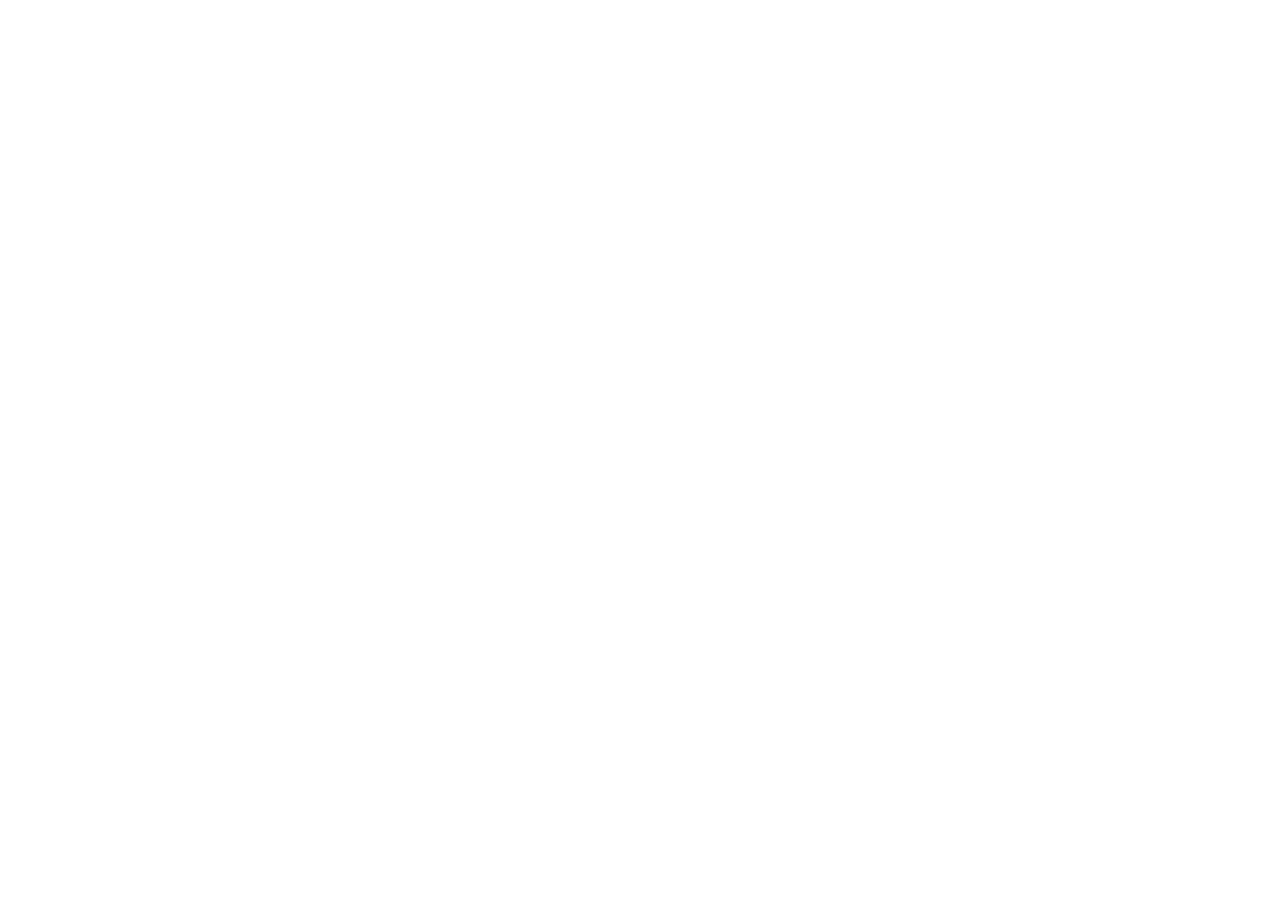
==== index.html @ 326dceeb "项目初始化" ====
<!DOCTYPE html>
<html lang="en">
  <head>
    <meta charset="UTF-8" />
    <meta name="viewport" content="width=device-width, initial-scale=1.0" />
    <title>Document</title>
  </head>
  <body></body>
</html>
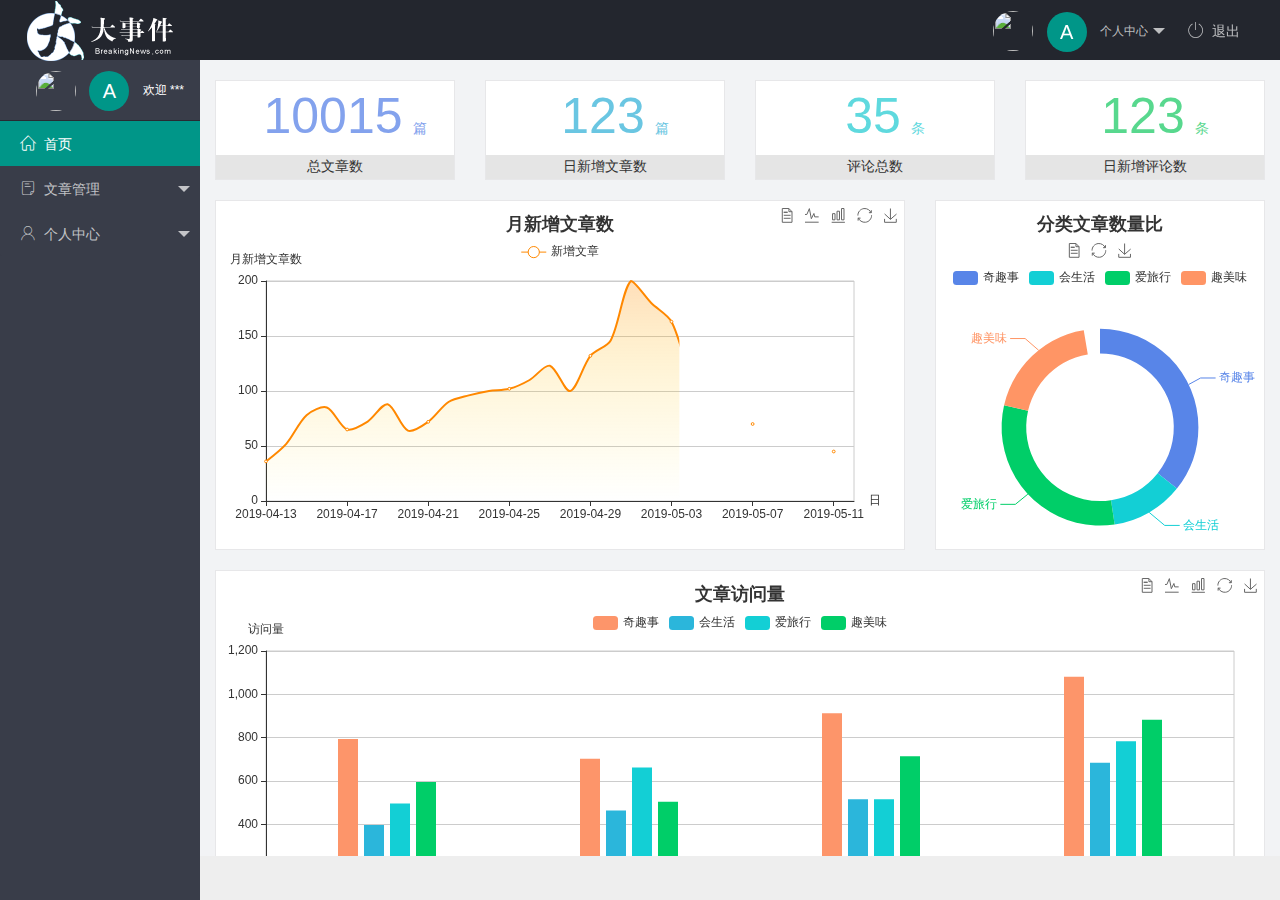
==== commit f5b8f560: "完成了主页开发" ====
--- a/index.html
+++ b/index.html
@@ -3,7 +3,119 @@
   <head>
     <meta charset="UTF-8" />
     <meta name="viewport" content="width=device-width, initial-scale=1.0" />
-    <title>Document</title>
+    <title>后台主页</title>
+    <!-- 导入 layui 的样式表 -->
+    <link rel="stylesheet" href="./assets/lib/layui/css/layui.css" />
+    <!-- 导入第三方图标库 -->
+    <link rel="stylesheet" href="./assets/fonts/iconfont.css" />
+    <!-- 导入自己的样式表 -->
+    <link rel="stylesheet" href="./assets/css/index.css" />
   </head>
-  <body></body>
+  <body class="layui-layout-body">
+    <div class="layui-layout layui-layout-admin">
+      <div class="layui-header">
+        <div class="layui-logo">
+          <img src="./assets/images/logo.png" alt="" />
+        </div>
+        <!-- 头部区域（可配合layui已有的水平导航） -->
+        <ul class="layui-nav layui-layout-right">
+          <li class="layui-nav-item">
+            <a href="javascript:;" class="userinfo">
+              <img src="http://t.cn/RCzsdCq" class="layui-nav-img" />
+              <span class="text-avatar">A</span>
+              个人中心
+            </a>
+            <dl class="layui-nav-child">
+              <dd><a href="">基本资料</a></dd>
+              <dd><a href="">更换头像</a></dd>
+              <dd><a href="">重置密码</a></dd>
+            </dl>
+          </li>
+          <li class="layui-nav-item">
+            <a href="javascript:;" id="btnLogOut"
+              ><span class="iconfont icon-tuichu"></span>退出</a
+            >
+          </li>
+        </ul>
+      </div>
+
+      <div class="layui-side layui-bg-black">
+        <div class="layui-side-scroll">
+          <div class="userinfo">
+            <img src="http://t.cn/RCzsdCq" class="layui-nav-img" />
+            <span class="text-avatar">A</span>
+            <span id="welcome">欢迎 ***</span>
+          </div>
+          <!-- 左侧导航区域（可配合layui已有的垂直导航） -->
+          <ul class="layui-nav layui-nav-tree" lay-shrink="all">
+            <li class="layui-nav-item layui-this">
+              <a href="/home/dashboard.html" target="fm"
+                ><span class="iconfont icon-home"></span>首页</a
+              >
+            </li>
+            <li class="layui-nav-item">
+              <a class="" href="javascript:;"
+                ><span class="iconfont icon-16"></span>文章管理</a
+              >
+              <dl class="layui-nav-child">
+                <dd>
+                  <a href="javascript:;"
+                    ><i class="layui-icon layui-icon-app"></i>文章类别</a
+                  >
+                </dd>
+                <dd>
+                  <a href="javascript:;"
+                    ><i class="layui-icon layui-icon-app"></i>文章列表</a
+                  >
+                </dd>
+                <dd>
+                  <a href="javascript:;"
+                    ><i class="layui-icon layui-icon-app"></i>发布文章</a
+                  >
+                </dd>
+              </dl>
+            </li>
+            <li class="layui-nav-item">
+              <a href="javascript:;"
+                ><span class="iconfont icon-user"></span>个人中心</a
+              >
+              <dl class="layui-nav-child">
+                <dd>
+                  <a href="javascript:;"
+                    ><i class="layui-icon layui-icon-app"></i>基本资料</a
+                  >
+                </dd>
+                <dd>
+                  <a href="javascript:;"
+                    ><i class="layui-icon layui-icon-app"></i>更换头像</a
+                  >
+                </dd>
+                <dd>
+                  <a href="javascript:;"
+                    ><i class="layui-icon layui-icon-app"></i>重置密码</a
+                  >
+                </dd>
+              </dl>
+            </li>
+          </ul>
+        </div>
+      </div>
+
+      <div class="layui-body">
+        <!-- 内容主体区域 -->
+        <iframe name="fm" src="./home/dashboard.html" frameborder="0"></iframe>
+      </div>
+
+      <div class="layui-footer">
+        <!-- 底部固定区域 -->
+      </div>
+    </div>
+
+    <!-- 导入 layui 的JS文件 -->
+
+    <script src="./assets/lib/layui/layui.all.js"></script>
+    <script src="./assets/lib/jquery.js"></script>
+    <script src="./assets/js/baseAPI.js"></script>
+    <script src="./assets/js/index.js"></script>
+  </body>
 </html>
--- a/assets/lib/layui/css/layui.css
+++ b/assets/lib/layui/css/layui.css
@@ -0,0 +1,2 @@
+/** layui-v2.5.5 MIT License By https://www.layui.com */
+ .layui-inline,img{display:inline-block;vertical-align:middle}h1,h2,h3,h4,h5,h6{font-weight:400}.layui-edge,.layui-header,.layui-inline,.layui-main{position:relative}.layui-body,.layui-edge,.layui-elip{overflow:hidden}.layui-btn,.layui-edge,.layui-inline,img{vertical-align:middle}.layui-btn,.layui-disabled,.layui-icon,.layui-unselect{-moz-user-select:none;-webkit-user-select:none;-ms-user-select:none}.layui-elip,.layui-form-checkbox span,.layui-form-pane .layui-form-label{text-overflow:ellipsis;white-space:nowrap}.layui-breadcrumb,.layui-tree-btnGroup{visibility:hidden}blockquote,body,button,dd,div,dl,dt,form,h1,h2,h3,h4,h5,h6,input,li,ol,p,pre,td,textarea,th,ul{margin:0;padding:0;-webkit-tap-highlight-color:rgba(0,0,0,0)}a:active,a:hover{outline:0}img{border:none}li{list-style:none}table{border-collapse:collapse;border-spacing:0}h4,h5,h6{font-size:100%}button,input,optgroup,option,select,textarea{font-family:inherit;font-size:inherit;font-style:inherit;font-weight:inherit;outline:0}pre{white-space:pre-wrap;white-space:-moz-pre-wrap;white-space:-pre-wrap;white-space:-o-pre-wrap;word-wrap:break-word}body{line-height:24px;font:14px Helvetica Neue,Helvetica,PingFang SC,Tahoma,Arial,sans-serif}hr{height:1px;margin:10px 0;border:0;clear:both}a{color:#333;text-decoration:none}a:hover{color:#777}a cite{font-style:normal;*cursor:pointer}.layui-border-box,.layui-border-box *{box-sizing:border-box}.layui-box,.layui-box *{box-sizing:content-box}.layui-clear{clear:both;*zoom:1}.layui-clear:after{content:'\20';clear:both;*zoom:1;display:block;height:0}.layui-inline{*display:inline;*zoom:1}.layui-edge{display:inline-block;width:0;height:0;border-width:6px;border-style:dashed;border-color:transparent}.layui-edge-top{top:-4px;border-bottom-color:#999;border-bottom-style:solid}.layui-edge-right{border-left-color:#999;border-left-style:solid}.layui-edge-bottom{top:2px;border-top-color:#999;border-top-style:solid}.layui-edge-left{border-right-color:#999;border-right-style:solid}.layui-disabled,.layui-disabled:hover{color:#d2d2d2!important;cursor:not-allowed!important}.layui-circle{border-radius:100%}.layui-show{display:block!important}.layui-hide{display:none!important}@font-face{font-family:layui-icon;src:url(../font/iconfont.eot?v=250);src:url(../font/iconfont.eot?v=250#iefix) format('embedded-opentype'),url(../font/iconfont.woff2?v=250) format('woff2'),url(../font/iconfont.woff?v=250) format('woff'),url(../font/iconfont.ttf?v=250) format('truetype'),url(../font/iconfont.svg?v=250#layui-icon) format('svg')}.layui-icon{font-family:layui-icon!important;font-size:16px;font-style:normal;-webkit-font-smoothing:antialiased;-moz-osx-font-smoothing:grayscale}.layui-icon-reply-fill:before{content:"\e611"}.layui-icon-set-fill:before{content:"\e614"}.layui-icon-menu-fill:before{content:"\e60f"}.layui-icon-search:before{content:"\e615"}.layui-icon-share:before{content:"\e641"}.layui-icon-set-sm:before{content:"\e620"}.layui-icon-engine:before{content:"\e628"}.layui-icon-close:before{content:"\1006"}.layui-icon-close-fill:before{content:"\1007"}.layui-icon-chart-screen:before{content:"\e629"}.layui-icon-star:before{content:"\e600"}.layui-icon-circle-dot:before{content:"\e617"}.layui-icon-chat:before{content:"\e606"}.layui-icon-release:before{content:"\e609"}.layui-icon-list:before{content:"\e60a"}.layui-icon-chart:before{content:"\e62c"}.layui-icon-ok-circle:before{content:"\1005"}.layui-icon-layim-theme:before{content:"\e61b"}.layui-icon-table:before{content:"\e62d"}.layui-icon-right:before{content:"\e602"}.layui-icon-left:before{content:"\e603"}.layui-icon-cart-simple:before{content:"\e698"}.layui-icon-face-cry:before{content:"\e69c"}.layui-icon-face-smile:before{content:"\e6af"}.layui-icon-survey:before{content:"\e6b2"}.layui-icon-tree:before{content:"\e62e"}.layui-icon-upload-circle:before{content:"\e62f"}.layui-icon-add-circle:before{content:"\e61f"}.layui-icon-download-circle:before{content:"\e601"}.layui-icon-templeate-1:before{content:"\e630"}.layui-icon-util:before{content:"\e631"}.layui-icon-face-surprised:before{content:"\e664"}.layui-icon-edit:before{content:"\e642"}.layui-icon-speaker:before{content:"\e645"}.layui-icon-down:before{content:"\e61a"}.layui-icon-file:before{content:"\e621"}.layui-icon-layouts:before{content:"\e632"}.layui-icon-rate-half:before{content:"\e6c9"}.layui-icon-add-circle-fine:before{content:"\e608"}.layui-icon-prev-circle:before{content:"\e633"}.layui-icon-read:before{content:"\e705"}.layui-icon-404:before{content:"\e61c"}.layui-icon-carousel:before{content:"\e634"}.layui-icon-help:before{content:"\e607"}.layui-icon-code-circle:before{content:"\e635"}.layui-icon-water:before{content:"\e636"}.layui-icon-username:before{content:"\e66f"}.layui-icon-find-fill:before{content:"\e670"}.layui-icon-about:before{content:"\e60b"}.layui-icon-location:before{content:"\e715"}.layui-icon-up:before{content:"\e619"}.layui-icon-pause:before{content:"\e651"}.layui-icon-date:before{content:"\e637"}.layui-icon-layim-uploadfile:before{content:"\e61d"}.layui-icon-delete:before{content:"\e640"}.layui-icon-play:before{content:"\e652"}.layui-icon-top:before{content:"\e604"}.layui-icon-friends:before{content:"\e612"}.layui-icon-refresh-3:before{content:"\e9aa"}.layui-icon-ok:before{content:"\e605"}.layui-icon-layer:before{content:"\e638"}.layui-icon-face-smile-fine:before{content:"\e60c"}.layui-icon-dollar:before{content:"\e659"}.layui-icon-group:before{content:"\e613"}.layui-icon-layim-download:before{content:"\e61e"}.layui-icon-picture-fine:before{content:"\e60d"}.layui-icon-link:before{content:"\e64c"}.layui-icon-diamond:before{content:"\e735"}.layui-icon-log:before{content:"\e60e"}.layui-icon-rate-solid:before{content:"\e67a"}.layui-icon-fonts-del:before{content:"\e64f"}.layui-icon-unlink:before{content:"\e64d"}.layui-icon-fonts-clear:before{content:"\e639"}.layui-icon-triangle-r:before{content:"\e623"}.layui-icon-circle:before{content:"\e63f"}.layui-icon-radio:before{content:"\e643"}.layui-icon-align-center:before{content:"\e647"}.layui-icon-align-right:before{content:"\e648"}.layui-icon-align-left:before{content:"\e649"}.layui-icon-loading-1:before{content:"\e63e"}.layui-icon-return:before{content:"\e65c"}.layui-icon-fonts-strong:before{content:"\e62b"}.layui-icon-upload:before{content:"\e67c"}.layui-icon-dialogue:before{content:"\e63a"}.layui-icon-video:before{content:"\e6ed"}.layui-icon-headset:before{content:"\e6fc"}.layui-icon-cellphone-fine:before{content:"\e63b"}.layui-icon-add-1:before{content:"\e654"}.layui-icon-face-smile-b:before{content:"\e650"}.layui-icon-fonts-html:before{content:"\e64b"}.layui-icon-form:before{content:"\e63c"}.layui-icon-cart:before{content:"\e657"}.layui-icon-camera-fill:before{content:"\e65d"}.layui-icon-tabs:before{content:"\e62a"}.layui-icon-fonts-code:before{content:"\e64e"}.layui-icon-fire:before{content:"\e756"}.layui-icon-set:before{content:"\e716"}.layui-icon-fonts-u:before{content:"\e646"}.layui-icon-triangle-d:before{content:"\e625"}.layui-icon-tips:before{content:"\e702"}.layui-icon-picture:before{content:"\e64a"}.layui-icon-more-vertical:before{content:"\e671"}.layui-icon-flag:before{content:"\e66c"}.layui-icon-loading:before{content:"\e63d"}.layui-icon-fonts-i:before{content:"\e644"}.layui-icon-refresh-1:before{content:"\e666"}.layui-icon-rmb:before{content:"\e65e"}.layui-icon-home:before{content:"\e68e"}.layui-icon-user:before{content:"\e770"}.layui-icon-notice:before{content:"\e667"}.layui-icon-login-weibo:before{content:"\e675"}.layui-icon-voice:before{content:"\e688"}.layui-icon-upload-drag:before{content:"\e681"}.layui-icon-login-qq:before{content:"\e676"}.layui-icon-snowflake:before{content:"\e6b1"}.layui-icon-file-b:before{content:"\e655"}.layui-icon-template:before{content:"\e663"}.layui-icon-auz:before{content:"\e672"}.layui-icon-console:before{content:"\e665"}.layui-icon-app:before{content:"\e653"}.layui-icon-prev:before{content:"\e65a"}.layui-icon-website:before{content:"\e7ae"}.layui-icon-next:before{content:"\e65b"}.layui-icon-component:before{content:"\e857"}.layui-icon-more:before{content:"\e65f"}.layui-icon-login-wechat:before{content:"\e677"}.layui-icon-shrink-right:before{content:"\e668"}.layui-icon-spread-left:before{content:"\e66b"}.layui-icon-camera:before{content:"\e660"}.layui-icon-note:before{content:"\e66e"}.layui-icon-refresh:before{content:"\e669"}.layui-icon-female:before{content:"\e661"}.layui-icon-male:before{content:"\e662"}.layui-icon-password:before{content:"\e673"}.layui-icon-senior:before{content:"\e674"}.layui-icon-theme:before{content:"\e66a"}.layui-icon-tread:before{content:"\e6c5"}.layui-icon-praise:before{content:"\e6c6"}.layui-icon-star-fill:before{content:"\e658"}.layui-icon-rate:before{content:"\e67b"}.layui-icon-template-1:before{content:"\e656"}.layui-icon-vercode:before{content:"\e679"}.layui-icon-cellphone:before{content:"\e678"}.layui-icon-screen-full:before{content:"\e622"}.layui-icon-screen-restore:before{content:"\e758"}.layui-icon-cols:before{content:"\e610"}.layui-icon-export:before{content:"\e67d"}.layui-icon-print:before{content:"\e66d"}.layui-icon-slider:before{content:"\e714"}.layui-icon-addition:before{content:"\e624"}.layui-icon-subtraction:before{content:"\e67e"}.layui-icon-service:before{content:"\e626"}.layui-icon-transfer:before{content:"\e691"}.layui-main{width:1140px;margin:0 auto}.layui-header{z-index:1000;height:60px}.layui-header a:hover{transition:all .5s;-webkit-transition:all .5s}.layui-side{position:fixed;left:0;top:0;bottom:0;z-index:999;width:200px;overflow-x:hidden}.layui-side-scroll{position:relative;width:220px;height:100%;overflow-x:hidden}.layui-body{position:absolute;left:200px;right:0;top:0;bottom:0;z-index:998;width:auto;overflow-y:auto;box-sizing:border-box}.layui-layout-body{overflow:hidden}.layui-layout-admin .layui-header{background-color:#23262E}.layui-layout-admin .layui-side{top:60px;width:200px;overflow-x:hidden}.layui-layout-admin .layui-body{position:fixed;top:60px;bottom:44px}.layui-layout-admin .layui-main{width:auto;margin:0 15px}.layui-layout-admin .layui-footer{position:fixed;left:200px;right:0;bottom:0;height:44px;line-height:44px;padding:0 15px;background-color:#eee}.layui-layout-admin .layui-logo{position:absolute;left:0;top:0;width:200px;height:100%;line-height:60px;text-align:center;color:#009688;font-size:16px}.layui-layout-admin .layui-header .layui-nav{background:0 0}.layui-layout-left{position:absolute!important;left:200px;top:0}.layui-layout-right{position:absolute!important;right:0;top:0}.layui-container{position:relative;margin:0 auto;padding:0 15px;box-sizing:border-box}.layui-fluid{position:relative;margin:0 auto;padding:0 15px}.layui-row:after,.layui-row:before{content:'';display:block;clear:both}.layui-col-lg1,.layui-col-lg10,.layui-col-lg11,.layui-col-lg12,.layui-col-lg2,.layui-col-lg3,.layui-col-lg4,.layui-col-lg5,.layui-col-lg6,.layui-col-lg7,.layui-col-lg8,.layui-col-lg9,.layui-col-md1,.layui-col-md10,.layui-col-md11,.layui-col-md12,.layui-col-md2,.layui-col-md3,.layui-col-md4,.layui-col-md5,.layui-col-md6,.layui-col-md7,.layui-col-md8,.layui-col-md9,.layui-col-sm1,.layui-col-sm10,.layui-col-sm11,.layui-col-sm12,.layui-col-sm2,.layui-col-sm3,.layui-col-sm4,.layui-col-sm5,.layui-col-sm6,.layui-col-sm7,.layui-col-sm8,.layui-col-sm9,.layui-col-xs1,.layui-col-xs10,.layui-col-xs11,.layui-col-xs12,.layui-col-xs2,.layui-col-xs3,.layui-col-xs4,.layui-col-xs5,.layui-col-xs6,.layui-col-xs7,.layui-col-xs8,.layui-col-xs9{position:relative;display:block;box-sizing:border-box}.layui-col-xs1,.layui-col-xs10,.layui-col-xs11,.layui-col-xs12,.layui-col-xs2,.layui-col-xs3,.layui-col-xs4,.layui-col-xs5,.layui-col-xs6,.layui-col-xs7,.layui-col-xs8,.layui-col-xs9{float:left}.layui-col-xs1{width:8.33333333%}.layui-col-xs2{width:16.66666667%}.layui-col-xs3{width:25%}.layui-col-xs4{width:33.33333333%}.layui-col-xs5{width:41.66666667%}.layui-col-xs6{width:50%}.layui-col-xs7{width:58.33333333%}.layui-col-xs8{width:66.66666667%}.layui-col-xs9{width:75%}.layui-col-xs10{width:83.33333333%}.layui-col-xs11{width:91.66666667%}.layui-col-xs12{width:100%}.layui-col-xs-offset1{margin-left:8.33333333%}.layui-col-xs-offset2{margin-left:16.66666667%}.layui-col-xs-offset3{margin-left:25%}.layui-col-xs-offset4{margin-left:33.33333333%}.layui-col-xs-offset5{margin-left:41.66666667%}.layui-col-xs-offset6{margin-left:50%}.layui-col-xs-offset7{margin-left:58.33333333%}.layui-col-xs-offset8{margin-left:66.66666667%}.layui-col-xs-offset9{margin-left:75%}.layui-col-xs-offset10{margin-left:83.33333333%}.layui-col-xs-offset11{margin-left:91.66666667%}.layui-col-xs-offset12{margin-left:100%}@media screen and (max-width:768px){.layui-hide-xs{display:none!important}.layui-show-xs-block{display:block!important}.layui-show-xs-inline{display:inline!important}.layui-show-xs-inline-block{display:inline-block!important}}@media screen and (min-width:768px){.layui-container{width:750px}.layui-hide-sm{display:none!important}.layui-show-sm-block{display:block!important}.layui-show-sm-inline{display:inline!important}.layui-show-sm-inline-block{display:inline-block!important}.layui-col-sm1,.layui-col-sm10,.layui-col-sm11,.layui-col-sm12,.layui-col-sm2,.layui-col-sm3,.layui-col-sm4,.layui-col-sm5,.layui-col-sm6,.layui-col-sm7,.layui-col-sm8,.layui-col-sm9{float:left}.layui-col-sm1{width:8.33333333%}.layui-col-sm2{width:16.66666667%}.layui-col-sm3{width:25%}.layui-col-sm4{width:33.33333333%}.layui-col-sm5{width:41.66666667%}.layui-col-sm6{width:50%}.layui-col-sm7{width:58.33333333%}.layui-col-sm8{width:66.66666667%}.layui-col-sm9{width:75%}.layui-col-sm10{width:83.33333333%}.layui-col-sm11{width:91.66666667%}.layui-col-sm12{width:100%}.layui-col-sm-offset1{margin-left:8.33333333%}.layui-col-sm-offset2{margin-left:16.66666667%}.layui-col-sm-offset3{margin-left:25%}.layui-col-sm-offset4{margin-left:33.33333333%}.layui-col-sm-offset5{margin-left:41.66666667%}.layui-col-sm-offset6{margin-left:50%}.layui-col-sm-offset7{margin-left:58.33333333%}.layui-col-sm-offset8{margin-left:66.66666667%}.layui-col-sm-offset9{margin-left:75%}.layui-col-sm-offset10{margin-left:83.33333333%}.layui-col-sm-offset11{margin-left:91.66666667%}.layui-col-sm-offset12{margin-left:100%}}@media screen and (min-width:992px){.layui-container{width:970px}.layui-hide-md{display:none!important}.layui-show-md-block{display:block!important}.layui-show-md-inline{display:inline!important}.layui-show-md-inline-block{display:inline-block!important}.layui-col-md1,.layui-col-md10,.layui-col-md11,.layui-col-md12,.layui-col-md2,.layui-col-md3,.layui-col-md4,.layui-col-md5,.layui-col-md6,.layui-col-md7,.layui-col-md8,.layui-col-md9{float:left}.layui-col-md1{width:8.33333333%}.layui-col-md2{width:16.66666667%}.layui-col-md3{width:25%}.layui-col-md4{width:33.33333333%}.layui-col-md5{width:41.66666667%}.layui-col-md6{width:50%}.layui-col-md7{width:58.33333333%}.layui-col-md8{width:66.66666667%}.layui-col-md9{width:75%}.layui-col-md10{width:83.33333333%}.layui-col-md11{width:91.66666667%}.layui-col-md12{width:100%}.layui-col-md-offset1{margin-left:8.33333333%}.layui-col-md-offset2{margin-left:16.66666667%}.layui-col-md-offset3{margin-left:25%}.layui-col-md-offset4{margin-left:33.33333333%}.layui-col-md-offset5{margin-left:41.66666667%}.layui-col-md-offset6{margin-left:50%}.layui-col-md-offset7{margin-left:58.33333333%}.layui-col-md-offset8{margin-left:66.66666667%}.layui-col-md-offset9{margin-left:75%}.layui-col-md-offset10{margin-left:83.33333333%}.layui-col-md-offset11{margin-left:91.66666667%}.layui-col-md-offset12{margin-left:100%}}@media screen and (min-width:1200px){.layui-container{width:1170px}.layui-hide-lg{display:none!important}.layui-show-lg-block{display:block!important}.layui-show-lg-inline{display:inline!important}.layui-show-lg-inline-block{display:inline-block!important}.layui-col-lg1,.layui-col-lg10,.layui-col-lg11,.layui-col-lg12,.layui-col-lg2,.layui-col-lg3,.layui-col-lg4,.layui-col-lg5,.layui-col-lg6,.layui-col-lg7,.layui-col-lg8,.layui-col-lg9{float:left}.layui-col-lg1{width:8.33333333%}.layui-col-lg2{width:16.66666667%}.layui-col-lg3{width:25%}.layui-col-lg4{width:33.33333333%}.layui-col-lg5{width:41.66666667%}.layui-col-lg6{width:50%}.layui-col-lg7{width:58.33333333%}.layui-col-lg8{width:66.66666667%}.layui-col-lg9{width:75%}.layui-col-lg10{width:83.33333333%}.layui-col-lg11{width:91.66666667%}.layui-col-lg12{width:100%}.layui-col-lg-offset1{margin-left:8.33333333%}.layui-col-lg-offset2{margin-left:16.66666667%}.layui-col-lg-offset3{margin-left:25%}.layui-col-lg-offset4{margin-left:33.33333333%}.layui-col-lg-offset5{margin-left:41.66666667%}.layui-col-lg-offset6{margin-left:50%}.layui-col-lg-offset7{margin-left:58.33333333%}.layui-col-lg-offset8{margin-left:66.66666667%}.layui-col-lg-offset9{margin-left:75%}.layui-col-lg-offset10{margin-left:83.33333333%}.layui-col-lg-offset11{margin-left:91.66666667%}.layui-col-lg-offset12{margin-left:100%}}.layui-col-space1{margin:-.5px}.layui-col-space1>*{padding:.5px}.layui-col-space3{margin:-1.5px}.layui-col-space3>*{padding:1.5px}.layui-col-space5{margin:-2.5px}.layui-col-space5>*{padding:2.5px}.layui-col-space8{margin:-3.5px}.layui-col-space8>*{padding:3.5px}.layui-col-space10{margin:-5px}.layui-col-space10>*{padding:5px}.layui-col-space12{margin:-6px}.layui-col-space12>*{padding:6px}.layui-col-space15{margin:-7.5px}.layui-col-space15>*{padding:7.5px}.layui-col-space18{margin:-9px}.layui-col-space18>*{padding:9px}.layui-col-space20{margin:-10px}.layui-col-space20>*{padding:10px}.layui-col-space22{margin:-11px}.layui-col-space22>*{padding:11px}.layui-col-space25{margin:-12.5px}.layui-col-space25>*{padding:12.5px}.layui-col-space30{margin:-15px}.layui-col-space30>*{padding:15px}.layui-btn,.layui-input,.layui-select,.layui-textarea,.layui-upload-button{outline:0;-webkit-appearance:none;transition:all .3s;-webkit-transition:all .3s;box-sizing:border-box}.layui-elem-quote{margin-bottom:10px;padding:15px;line-height:22px;border-left:5px solid #009688;border-radius:0 2px 2px 0;background-color:#f2f2f2}.layui-quote-nm{border-style:solid;border-width:1px 1px 1px 5px;background:0 0}.layui-elem-field{margin-bottom:10px;padding:0;border-width:1px;border-style:solid}.layui-elem-field legend{margin-left:20px;padding:0 10px;font-size:20px;font-weight:300}.layui-field-title{margin:10px 0 20px;border-width:1px 0 0}.layui-field-box{padding:10px 15px}.layui-field-title .layui-field-box{padding:10px 0}.layui-progress{position:relative;height:6px;border-radius:20px;background-color:#e2e2e2}.layui-progress-bar{position:absolute;left:0;top:0;width:0;max-width:100%;height:6px;border-radius:20px;text-align:right;background-color:#5FB878;transition:all .3s;-webkit-transition:all .3s}.layui-progress-big,.layui-progress-big .layui-progress-bar{height:18px;line-height:18px}.layui-progress-text{position:relative;top:-20px;line-height:18px;font-size:12px;color:#666}.layui-progress-big .layui-progress-text{position:static;padding:0 10px;color:#fff}.layui-collapse{border-width:1px;border-style:solid;border-radius:2px}.layui-colla-content,.layui-colla-item{border-top-width:1px;border-top-style:solid}.layui-colla-item:first-child{border-top:none}.layui-colla-title{position:relative;height:42px;line-height:42px;padding:0 15px 0 35px;color:#333;background-color:#f2f2f2;cursor:pointer;font-size:14px;overflow:hidden}.layui-colla-content{display:none;padding:10px 15px;line-height:22px;color:#666}.layui-colla-icon{position:absolute;left:15px;top:0;font-size:14px}.layui-card{margin-bottom:15px;border-radius:2px;background-color:#fff;box-shadow:0 1px 2px 0 rgba(0,0,0,.05)}.layui-card:last-child{margin-bottom:0}.layui-card-header{position:relative;height:42px;line-height:42px;padding:0 15px;border-bottom:1px solid #f6f6f6;color:#333;border-radius:2px 2px 0 0;font-size:14px}.layui-bg-black,.layui-bg-blue,.layui-bg-cyan,.layui-bg-green,.layui-bg-orange,.layui-bg-red{color:#fff!important}.layui-card-body{position:relative;padding:10px 15px;line-height:24px}.layui-card-body[pad15]{padding:15px}.layui-card-body[pad20]{padding:20px}.layui-card-body .layui-table{margin:5px 0}.layui-card .layui-tab{margin:0}.layui-panel-window{position:relative;padding:15px;border-radius:0;border-top:5px solid #E6E6E6;background-color:#fff}.layui-auxiliar-moving{position:fixed;left:0;right:0;top:0;bottom:0;width:100%;height:100%;background:0 0;z-index:9999999999}.layui-form-label,.layui-form-mid,.layui-form-select,.layui-input-block,.layui-input-inline,.layui-textarea{position:relative}.layui-bg-red{background-color:#FF5722!important}.layui-bg-orange{background-color:#FFB800!important}.layui-bg-green{background-color:#009688!important}.layui-bg-cyan{background-color:#2F4056!important}.layui-bg-blue{background-color:#1E9FFF!important}.layui-bg-black{background-color:#393D49!important}.layui-bg-gray{background-color:#eee!important;color:#666!important}.layui-badge-rim,.layui-colla-content,.layui-colla-item,.layui-collapse,.layui-elem-field,.layui-form-pane .layui-form-item[pane],.layui-form-pane .layui-form-label,.layui-input,.layui-layedit,.layui-layedit-tool,.layui-quote-nm,.layui-select,.layui-tab-bar,.layui-tab-card,.layui-tab-title,.layui-tab-title .layui-this:after,.layui-textarea{border-color:#e6e6e6}.layui-timeline-item:before,hr{background-color:#e6e6e6}.layui-text{line-height:22px;font-size:14px;color:#666}.layui-text h1,.layui-text h2,.layui-text h3{font-weight:500;color:#333}.layui-text h1{font-size:30px}.layui-text h2{font-size:24px}.layui-text h3{font-size:18px}.layui-text a:not(.layui-btn){color:#01AAED}.layui-text a:not(.layui-btn):hover{text-decoration:underline}.layui-text ul{padding:5px 0 5px 15px}.layui-text ul li{margin-top:5px;list-style-type:disc}.layui-text em,.layui-word-aux{color:#999!important;padding:0 5px!important}.layui-btn{display:inline-block;height:38px;line-height:38px;padding:0 18px;background-color:#009688;color:#fff;white-space:nowrap;text-align:center;font-size:14px;border:none;border-radius:2px;cursor:pointer}.layui-btn:hover{opacity:.8;filter:alpha(opacity=80);color:#fff}.layui-btn:active{opacity:1;filter:alpha(opacity=100)}.layui-btn+.layui-btn{margin-left:10px}.layui-btn-container{font-size:0}.layui-btn-container .layui-btn{margin-right:10px;margin-bottom:10px}.layui-btn-container .layui-btn+.layui-btn{margin-left:0}.layui-table .layui-btn-container .layui-btn{margin-bottom:9px}.layui-btn-radius{border-radius:100px}.layui-btn .layui-icon{margin-right:3px;font-size:18px;vertical-align:bottom;vertical-align:middle\9}.layui-btn-primary{border:1px solid #C9C9C9;background-color:#fff;color:#555}.layui-btn-primary:hover{border-color:#009688;color:#333}.layui-btn-normal{background-color:#1E9FFF}.layui-btn-warm{background-color:#FFB800}.layui-btn-danger{background-color:#FF5722}.layui-btn-checked{background-color:#5FB878}.layui-btn-disabled,.layui-btn-disabled:active,.layui-btn-disabled:hover{border:1px solid #e6e6e6;background-color:#FBFBFB;color:#C9C9C9;cursor:not-allowed;opacity:1}.layui-btn-lg{height:44px;line-height:44px;padding:0 25px;font-size:16px}.layui-btn-sm{height:30px;line-height:30px;padding:0 10px;font-size:12px}.layui-btn-sm i{font-size:16px!important}.layui-btn-xs{height:22px;line-height:22px;padding:0 5px;font-size:12px}.layui-btn-xs i{font-size:14px!important}.layui-btn-group{display:inline-block;vertical-align:middle;font-size:0}.layui-btn-group .layui-btn{margin-left:0!important;margin-right:0!important;border-left:1px solid rgba(255,255,255,.5);border-radius:0}.layui-btn-group .layui-btn-primary{border-left:none}.layui-btn-group .layui-btn-primary:hover{border-color:#C9C9C9;color:#009688}.layui-btn-group .layui-btn:first-child{border-left:none;border-radius:2px 0 0 2px}.layui-btn-group .layui-btn-primary:first-child{border-left:1px solid #c9c9c9}.layui-btn-group .layui-btn:last-child{border-radius:0 2px 2px 0}.layui-btn-group .layui-btn+.layui-btn{margin-left:0}.layui-btn-group+.layui-btn-group{margin-left:10px}.layui-btn-fluid{width:100%}.layui-input,.layui-select,.layui-textarea{height:38px;line-height:1.3;line-height:38px\9;border-width:1px;border-style:solid;background-color:#fff;border-radius:2px}.layui-input::-webkit-input-placeholder,.layui-select::-webkit-input-placeholder,.layui-textarea::-webkit-input-placeholder{line-height:1.3}.layui-input,.layui-textarea{display:block;width:100%;padding-left:10px}.layui-input:hover,.layui-textarea:hover{border-color:#D2D2D2!important}.layui-input:focus,.layui-textarea:focus{border-color:#C9C9C9!important}.layui-textarea{min-height:100px;height:auto;line-height:20px;padding:6px 10px;resize:vertical}.layui-select{padding:0 10px}.layui-form input[type=checkbox],.layui-form input[type=radio],.layui-form select{display:none}.layui-form [lay-ignore]{display:initial}.layui-form-item{margin-bottom:15px;clear:both;*zoom:1}.layui-form-item:after{content:'\20';clear:both;*zoom:1;display:block;height:0}.layui-form-label{float:left;display:block;padding:9px 15px;width:80px;font-weight:400;line-height:20px;text-align:right}.layui-form-label-col{display:block;float:none;padding:9px 0;line-height:20px;text-align:left}.layui-form-item .layui-inline{margin-bottom:5px;margin-right:10px}.layui-input-block{margin-left:110px;min-height:36px}.layui-input-inline{display:inline-block;vertical-align:middle}.layui-form-item .layui-input-inline{float:left;width:190px;margin-right:10px}.layui-form-text .layui-input-inline{width:auto}.layui-form-mid{float:left;display:block;padding:9px 0!important;line-height:20px;margin-right:10px}.layui-form-danger+.layui-form-select .layui-input,.layui-form-danger:focus{border-color:#FF5722!important}.layui-form-select .layui-input{padding-right:30px;cursor:pointer}.layui-form-select .layui-edge{position:absolute;right:10px;top:50%;margin-top:-3px;cursor:pointer;border-width:6px;border-top-color:#c2c2c2;border-top-style:solid;transition:all .3s;-webkit-transition:all .3s}.layui-form-select dl{display:none;position:absolute;left:0;top:42px;padding:5px 0;z-index:899;min-width:100%;border:1px solid #d2d2d2;max-height:300px;overflow-y:auto;background-color:#fff;border-radius:2px;box-shadow:0 2px 4px rgba(0,0,0,.12);box-sizing:border-box}.layui-form-select dl dd,.layui-form-select dl dt{padding:0 10px;line-height:36px;white-space:nowrap;overflow:hidden;text-overflow:ellipsis}.layui-form-select dl dt{font-size:12px;color:#999}.layui-form-select dl dd{cursor:pointer}.layui-form-select dl dd:hover{background-color:#f2f2f2;-webkit-transition:.5s all;transition:.5s all}.layui-form-select .layui-select-group dd{padding-left:20px}.layui-form-select dl dd.layui-select-tips{padding-left:10px!important;color:#999}.layui-form-select dl dd.layui-this{background-color:#5FB878;color:#fff}.layui-form-checkbox,.layui-form-select dl dd.layui-disabled{background-color:#fff}.layui-form-selected dl{display:block}.layui-form-checkbox,.layui-form-checkbox *,.layui-form-switch{display:inline-block;vertical-align:middle}.layui-form-selected .layui-edge{margin-top:-9px;-webkit-transform:rotate(180deg);transform:rotate(180deg);margin-top:-3px\9}:root .layui-form-selected .layui-edge{margin-top:-9px\0/IE9}.layui-form-selectup dl{top:auto;bottom:42px}.layui-select-none{margin:5px 0;text-align:center;color:#999}.layui-select-disabled .layui-disabled{border-color:#eee!important}.layui-select-disabled .layui-edge{border-top-color:#d2d2d2}.layui-form-checkbox{position:relative;height:30px;line-height:30px;margin-right:10px;padding-right:30px;cursor:pointer;font-size:0;-webkit-transition:.1s linear;transition:.1s linear;box-sizing:border-box}.layui-form-checkbox span{padding:0 10px;height:100%;font-size:14px;border-radius:2px 0 0 2px;background-color:#d2d2d2;color:#fff;overflow:hidden}.layui-form-checkbox:hover span{background-color:#c2c2c2}.layui-form-checkbox i{position:absolute;right:0;top:0;width:30px;height:28px;border:1px solid #d2d2d2;border-left:none;border-radius:0 2px 2px 0;color:#fff;font-size:20px;text-align:center}.layui-form-checkbox:hover i{border-color:#c2c2c2;color:#c2c2c2}.layui-form-checked,.layui-form-checked:hover{border-color:#5FB878}.layui-form-checked span,.layui-form-checked:hover span{background-color:#5FB878}.layui-form-checked i,.layui-form-checked:hover i{color:#5FB878}.layui-form-item .layui-form-checkbox{margin-top:4px}.layui-form-checkbox[lay-skin=primary]{height:auto!important;line-height:normal!important;min-width:18px;min-height:18px;border:none!important;margin-right:0;padding-left:28px;padding-right:0;background:0 0}.layui-form-checkbox[lay-skin=primary] span{padding-left:0;padding-right:15px;line-height:18px;background:0 0;color:#666}.layui-form-checkbox[lay-skin=primary] i{right:auto;left:0;width:16px;height:16px;line-height:16px;border:1px solid #d2d2d2;font-size:12px;border-radius:2px;background-color:#fff;-webkit-transition:.1s linear;transition:.1s linear}.layui-form-checkbox[lay-skin=primary]:hover i{border-color:#5FB878;color:#fff}.layui-form-checked[lay-skin=primary] i{border-color:#5FB878!important;background-color:#5FB878;color:#fff}.layui-checkbox-disbaled[lay-skin=primary] span{background:0 0!important;color:#c2c2c2}.layui-checkbox-disbaled[lay-skin=primary]:hover i{border-color:#d2d2d2}.layui-form-item .layui-form-checkbox[lay-skin=primary]{margin-top:10px}.layui-form-switch{position:relative;height:22px;line-height:22px;min-width:35px;padding:0 5px;margin-top:8px;border:1px solid #d2d2d2;border-radius:20px;cursor:pointer;background-color:#fff;-webkit-transition:.1s linear;transition:.1s linear}.layui-form-switch i{position:absolute;left:5px;top:3px;width:16px;height:16px;border-radius:20px;background-color:#d2d2d2;-webkit-transition:.1s linear;transition:.1s linear}.layui-form-switch em{position:relative;top:0;width:25px;margin-left:21px;padding:0!important;text-align:center!important;color:#999!important;font-style:normal!important;font-size:12px}.layui-form-onswitch{border-color:#5FB878;background-color:#5FB878}.layui-checkbox-disbaled,.layui-checkbox-disbaled i{border-color:#e2e2e2!important}.layui-form-onswitch i{left:100%;margin-left:-21px;background-color:#fff}.layui-form-onswitch em{margin-left:5px;margin-right:21px;color:#fff!important}.layui-checkbox-disbaled span{background-color:#e2e2e2!important}.layui-checkbox-disbaled:hover i{color:#fff!important}[lay-radio]{display:none}.layui-form-radio,.layui-form-radio *{display:inline-block;vertical-align:middle}.layui-form-radio{line-height:28px;margin:6px 10px 0 0;padding-right:10px;cursor:pointer;font-size:0}.layui-form-radio *{font-size:14px}.layui-form-radio>i{margin-right:8px;font-size:22px;color:#c2c2c2}.layui-form-radio>i:hover,.layui-form-radioed>i{color:#5FB878}.layui-radio-disbaled>i{color:#e2e2e2!important}.layui-form-pane .layui-form-label{width:110px;padding:8px 15px;height:38px;line-height:20px;border-width:1px;border-style:solid;border-radius:2px 0 0 2px;text-align:center;background-color:#FBFBFB;overflow:hidden;box-sizing:border-box}.layui-form-pane .layui-input-inline{margin-left:-1px}.layui-form-pane .layui-input-block{margin-left:110px;left:-1px}.layui-form-pane .layui-input{border-radius:0 2px 2px 0}.layui-form-pane .layui-form-text .layui-form-label{float:none;width:100%;border-radius:2px;box-sizing:border-box;text-align:left}.layui-form-pane .layui-form-text .layui-input-inline{display:block;margin:0;top:-1px;clear:both}.layui-form-pane .layui-form-text .layui-input-block{margin:0;left:0;top:-1px}.layui-form-pane .layui-form-text .layui-textarea{min-height:100px;border-radius:0 0 2px 2px}.layui-form-pane .layui-form-checkbox{margin:4px 0 4px 10px}.layui-form-pane .layui-form-radio,.layui-form-pane .layui-form-switch{margin-top:6px;margin-left:10px}.layui-form-pane .layui-form-item[pane]{position:relative;border-width:1px;border-style:solid}.layui-form-pane .layui-form-item[pane] .layui-form-label{position:absolute;left:0;top:0;height:100%;border-width:0 1px 0 0}.layui-form-pane .layui-form-item[pane] .layui-input-inline{margin-left:110px}@media screen and (max-width:450px){.layui-form-item .layui-form-label{text-overflow:ellipsis;overflow:hidden;white-space:nowrap}.layui-form-item .layui-inline{display:block;margin-right:0;margin-bottom:20px;clear:both}.layui-form-item .layui-inline:after{content:'\20';clear:both;display:block;height:0}.layui-form-item .layui-input-inline{display:block;float:none;left:-3px;width:auto;margin:0 0 10px 112px}.layui-form-item .layui-input-inline+.layui-form-mid{margin-left:110px;top:-5px;padding:0}.layui-form-item .layui-form-checkbox{margin-right:5px;margin-bottom:5px}}.layui-layedit{border-width:1px;border-style:solid;border-radius:2px}.layui-layedit-tool{padding:3px 5px;border-bottom-width:1px;border-bottom-style:solid;font-size:0}.layedit-tool-fixed{position:fixed;top:0;border-top:1px solid #e2e2e2}.layui-layedit-tool .layedit-tool-mid,.layui-layedit-tool .layui-icon{display:inline-block;vertical-align:middle;text-align:center;font-size:14px}.layui-layedit-tool .layui-icon{position:relative;width:32px;height:30px;line-height:30px;margin:3px 5px;color:#777;cursor:pointer;border-radius:2px}.layui-layedit-tool .layui-icon:hover{color:#393D49}.layui-layedit-tool .layui-icon:active{color:#000}.layui-layedit-tool .layedit-tool-active{background-color:#e2e2e2;color:#000}.layui-layedit-tool .layui-disabled,.layui-layedit-tool .layui-disabled:hover{color:#d2d2d2;cursor:not-allowed}.layui-layedit-tool .layedit-tool-mid{width:1px;height:18px;margin:0 10px;background-color:#d2d2d2}.layedit-tool-html{width:50px!important;font-size:30px!important}.layedit-tool-b,.layedit-tool-code,.layedit-tool-help{font-size:16px!important}.layedit-tool-d,.layedit-tool-face,.layedit-tool-image,.layedit-tool-unlink{font-size:18px!important}.layedit-tool-image input{position:absolute;font-size:0;left:0;top:0;width:100%;height:100%;opacity:.01;filter:Alpha(opacity=1);cursor:pointer}.layui-layedit-iframe iframe{display:block;width:100%}#LAY_layedit_code{overflow:hidden}.layui-laypage{display:inline-block;*display:inline;*zoom:1;vertical-align:middle;margin:10px 0;font-size:0}.layui-laypage>a:first-child,.layui-laypage>a:first-child em{border-radius:2px 0 0 2px}.layui-laypage>a:last-child,.layui-laypage>a:last-child em{border-radius:0 2px 2px 0}.layui-laypage>:first-child{margin-left:0!important}.layui-laypage>:last-child{margin-right:0!important}.layui-laypage a,.layui-laypage button,.layui-laypage input,.layui-laypage select,.layui-laypage span{border:1px solid #e2e2e2}.layui-laypage a,.layui-laypage span{display:inline-block;*display:inline;*zoom:1;vertical-align:middle;padding:0 15px;height:28px;line-height:28px;margin:0 -1px 5px 0;background-color:#fff;color:#333;font-size:12px}.layui-flow-more a *,.layui-laypage input,.layui-table-view select[lay-ignore]{display:inline-block}.layui-laypage a:hover{color:#009688}.layui-laypage em{font-style:normal}.layui-laypage .layui-laypage-spr{color:#999;font-weight:700}.layui-laypage a{text-decoration:none}.layui-laypage .layui-laypage-curr{position:relative}.layui-laypage .layui-laypage-curr em{position:relative;color:#fff}.layui-laypage .layui-laypage-curr .layui-laypage-em{position:absolute;left:-1px;top:-1px;padding:1px;width:100%;height:100%;background-color:#009688}.layui-laypage-em{border-radius:2px}.layui-laypage-next em,.layui-laypage-prev em{font-family:Sim sun;font-size:16px}.layui-laypage .layui-laypage-count,.layui-laypage .layui-laypage-limits,.layui-laypage .layui-laypage-refresh,.layui-laypage .layui-laypage-skip{margin-left:10px;margin-right:10px;padding:0;border:none}.layui-laypage .layui-laypage-limits,.layui-laypage .layui-laypage-refresh{vertical-align:top}.layui-laypage .layui-laypage-refresh i{font-size:18px;cursor:pointer}.layui-laypage select{height:22px;padding:3px;border-radius:2px;cursor:pointer}.layui-laypage .layui-laypage-skip{height:30px;line-height:30px;color:#999}.layui-laypage button,.layui-laypage input{height:30px;line-height:30px;border-radius:2px;vertical-align:top;background-color:#fff;box-sizing:border-box}.layui-laypage input{width:40px;margin:0 10px;padding:0 3px;text-align:center}.layui-laypage input:focus,.layui-laypage select:focus{border-color:#009688!important}.layui-laypage button{margin-left:10px;padding:0 10px;cursor:pointer}.layui-table,.layui-table-view{margin:10px 0}.layui-flow-more{margin:10px 0;text-align:center;color:#999;font-size:14px}.layui-flow-more a{height:32px;line-height:32px}.layui-flow-more a *{vertical-align:top}.layui-flow-more a cite{padding:0 20px;border-radius:3px;background-color:#eee;color:#333;font-style:normal}.layui-flow-more a cite:hover{opacity:.8}.layui-flow-more a i{font-size:30px;color:#737383}.layui-table{width:100%;background-color:#fff;color:#666}.layui-table tr{transition:all .3s;-webkit-transition:all .3s}.layui-table th{text-align:left;font-weight:400}.layui-table tbody tr:hover,.layui-table thead tr,.layui-table-click,.layui-table-header,.layui-table-hover,.layui-table-mend,.layui-table-patch,.layui-table-tool,.layui-table-total,.layui-table-total tr,.layui-table[lay-even] tr:nth-child(even){background-color:#f2f2f2}.layui-table td,.layui-table th,.layui-table-col-set,.layui-table-fixed-r,.layui-table-grid-down,.layui-table-header,.layui-table-page,.layui-table-tips-main,.layui-table-tool,.layui-table-total,.layui-table-view,.layui-table[lay-skin=line],.layui-table[lay-skin=row]{border-width:1px;border-style:solid;border-color:#e6e6e6}.layui-table td,.layui-table th{position:relative;padding:9px 15px;min-height:20px;line-height:20px;font-size:14px}.layui-table[lay-skin=line] td,.layui-table[lay-skin=line] th{border-width:0 0 1px}.layui-table[lay-skin=row] td,.layui-table[lay-skin=row] th{border-width:0 1px 0 0}.layui-table[lay-skin=nob] td,.layui-table[lay-skin=nob] th{border:none}.layui-table img{max-width:100px}.layui-table[lay-size=lg] td,.layui-table[lay-size=lg] th{padding:15px 30px}.layui-table-view .layui-table[lay-size=lg] .layui-table-cell{height:40px;line-height:40px}.layui-table[lay-size=sm] td,.layui-table[lay-size=sm] th{font-size:12px;padding:5px 10px}.layui-table-view .layui-table[lay-size=sm] .layui-table-cell{height:20px;line-height:20px}.layui-table[lay-data]{display:none}.layui-table-box{position:relative;overflow:hidden}.layui-table-view .layui-table{position:relative;width:auto;margin:0}.layui-table-view .layui-table[lay-skin=line]{border-width:0 1px 0 0}.layui-table-view .layui-table[lay-skin=row]{border-width:0 0 1px}.layui-table-view .layui-table td,.layui-table-view .layui-table th{padding:5px 0;border-top:none;border-left:none}.layui-table-view .layui-table th.layui-unselect .layui-table-cell span{cursor:pointer}.layui-table-view .layui-table td{cursor:default}.layui-table-view .layui-table td[data-edit=text]{cursor:text}.layui-table-view .layui-form-checkbox[lay-skin=primary] i{width:18px;height:18px}.layui-table-view .layui-form-radio{line-height:0;padding:0}.layui-table-view .layui-form-radio>i{margin:0;font-size:20px}.layui-table-init{position:absolute;left:0;top:0;width:100%;height:100%;text-align:center;z-index:110}.layui-table-init .layui-icon{position:absolute;left:50%;top:50%;margin:-15px 0 0 -15px;font-size:30px;color:#c2c2c2}.layui-table-header{border-width:0 0 1px;overflow:hidden}.layui-table-header .layui-table{margin-bottom:-1px}.layui-table-tool .layui-inline[lay-event]{position:relative;width:26px;height:26px;padding:5px;line-height:16px;margin-right:10px;text-align:center;color:#333;border:1px solid #ccc;cursor:pointer;-webkit-transition:.5s all;transition:.5s all}.layui-table-tool .layui-inline[lay-event]:hover{border:1px solid #999}.layui-table-tool-temp{padding-right:120px}.layui-table-tool-self{position:absolute;right:17px;top:10px}.layui-table-tool .layui-table-tool-self .layui-inline[lay-event]{margin:0 0 0 10px}.layui-table-tool-panel{position:absolute;top:29px;left:-1px;padding:5px 0;min-width:150px;min-height:40px;border:1px solid #d2d2d2;text-align:left;overflow-y:auto;background-color:#fff;box-shadow:0 2px 4px rgba(0,0,0,.12)}.layui-table-cell,.layui-table-tool-panel li{overflow:hidden;text-overflow:ellipsis;white-space:nowrap}.layui-table-tool-panel li{padding:0 10px;line-height:30px;-webkit-transition:.5s all;transition:.5s all}.layui-table-tool-panel li .layui-form-checkbox[lay-skin=primary]{width:100%;padding-left:28px}.layui-table-tool-panel li:hover{background-color:#f2f2f2}.layui-table-tool-panel li .layui-form-checkbox[lay-skin=primary] i{position:absolute;left:0;top:0}.layui-table-tool-panel li .layui-form-checkbox[lay-skin=primary] span{padding:0}.layui-table-tool .layui-table-tool-self .layui-table-tool-panel{left:auto;right:-1px}.layui-table-col-set{position:absolute;right:0;top:0;width:20px;height:100%;border-width:0 0 0 1px;background-color:#fff}.layui-table-sort{width:10px;height:20px;margin-left:5px;cursor:pointer!important}.layui-table-sort .layui-edge{position:absolute;left:5px;border-width:5px}.layui-table-sort .layui-table-sort-asc{top:3px;border-top:none;border-bottom-style:solid;border-bottom-color:#b2b2b2}.layui-table-sort .layui-table-sort-asc:hover{border-bottom-color:#666}.layui-table-sort .layui-table-sort-desc{bottom:5px;border-bottom:none;border-top-style:solid;border-top-color:#b2b2b2}.layui-table-sort .layui-table-sort-desc:hover{border-top-color:#666}.layui-table-sort[lay-sort=asc] .layui-table-sort-asc{border-bottom-color:#000}.layui-table-sort[lay-sort=desc] .layui-table-sort-desc{border-top-color:#000}.layui-table-cell{height:28px;line-height:28px;padding:0 15px;position:relative;box-sizing:border-box}.layui-table-cell .layui-form-checkbox[lay-skin=primary]{top:-1px;padding:0}.layui-table-cell .layui-table-link{color:#01AAED}.laytable-cell-checkbox,.laytable-cell-numbers,.laytable-cell-radio,.laytable-cell-space{padding:0;text-align:center}.layui-table-body{position:relative;overflow:auto;margin-right:-1px;margin-bottom:-1px}.layui-table-body .layui-none{line-height:26px;padding:15px;text-align:center;color:#999}.layui-table-fixed{position:absolute;left:0;top:0;z-index:101}.layui-table-fixed .layui-table-body{overflow:hidden}.layui-table-fixed-l{box-shadow:0 -1px 8px rgba(0,0,0,.08)}.layui-table-fixed-r{left:auto;right:-1px;border-width:0 0 0 1px;box-shadow:-1px 0 8px rgba(0,0,0,.08)}.layui-table-fixed-r .layui-table-header{position:relative;overflow:visible}.layui-table-mend{position:absolute;right:-49px;top:0;height:100%;width:50px}.layui-table-tool{position:relative;z-index:890;width:100%;min-height:50px;line-height:30px;padding:10px 15px;border-width:0 0 1px}.layui-table-tool .layui-btn-container{margin-bottom:-10px}.layui-table-page,.layui-table-total{border-width:1px 0 0;margin-bottom:-1px;overflow:hidden}.layui-table-page{position:relative;width:100%;padding:7px 7px 0;height:41px;font-size:12px;white-space:nowrap}.layui-table-page>div{height:26px}.layui-table-page .layui-laypage{margin:0}.layui-table-page .layui-laypage a,.layui-table-page .layui-laypage span{height:26px;line-height:26px;margin-bottom:10px;border:none;background:0 0}.layui-table-page .layui-laypage a,.layui-table-page .layui-laypage span.layui-laypage-curr{padding:0 12px}.layui-table-page .layui-laypage span{margin-left:0;padding:0}.layui-table-page .layui-laypage .layui-laypage-prev{margin-left:-7px!important}.layui-table-page .layui-laypage .layui-laypage-curr .layui-laypage-em{left:0;top:0;padding:0}.layui-table-page .layui-laypage button,.layui-table-page .layui-laypage input{height:26px;line-height:26px}.layui-table-page .layui-laypage input{width:40px}.layui-table-page .layui-laypage button{padding:0 10px}.layui-table-page select{height:18px}.layui-table-patch .layui-table-cell{padding:0;width:30px}.layui-table-edit{position:absolute;left:0;top:0;width:100%;height:100%;padding:0 14px 1px;border-radius:0;box-shadow:1px 1px 20px rgba(0,0,0,.15)}.layui-table-edit:focus{border-color:#5FB878!important}select.layui-table-edit{padding:0 0 0 10px;border-color:#C9C9C9}.layui-table-view .layui-form-checkbox,.layui-table-view .layui-form-radio,.layui-table-view .layui-form-switch{top:0;margin:0;box-sizing:content-box}.layui-table-view .layui-form-checkbox{top:-1px;height:26px;line-height:26px}.layui-table-view .layui-form-checkbox i{height:26px}.layui-table-grid .layui-table-cell{overflow:visible}.layui-table-grid-down{position:absolute;top:0;right:0;width:26px;height:100%;padding:5px 0;border-width:0 0 0 1px;text-align:center;background-color:#fff;color:#999;cursor:pointer}.layui-table-grid-down .layui-icon{position:absolute;top:50%;left:50%;margin:-8px 0 0 -8px}.layui-table-grid-down:hover{background-color:#fbfbfb}body .layui-table-tips .layui-layer-content{background:0 0;padding:0;box-shadow:0 1px 6px rgba(0,0,0,.12)}.layui-table-tips-main{margin:-44px 0 0 -1px;max-height:150px;padding:8px 15px;font-size:14px;overflow-y:scroll;background-color:#fff;color:#666}.layui-table-tips-c{position:absolute;right:-3px;top:-13px;width:20px;height:20px;padding:3px;cursor:pointer;background-color:#666;border-radius:50%;color:#fff}.layui-table-tips-c:hover{background-color:#777}.layui-table-tips-c:before{position:relative;right:-2px}.layui-upload-file{display:none!important;opacity:.01;filter:Alpha(opacity=1)}.layui-upload-drag,.layui-upload-form,.layui-upload-wrap{display:inline-block}.layui-upload-list{margin:10px 0}.layui-upload-choose{padding:0 10px;color:#999}.layui-upload-drag{position:relative;padding:30px;border:1px dashed #e2e2e2;background-color:#fff;text-align:center;cursor:pointer;color:#999}.layui-upload-drag .layui-icon{font-size:50px;color:#009688}.layui-upload-drag[lay-over]{border-color:#009688}.layui-upload-iframe{position:absolute;width:0;height:0;border:0;visibility:hidden}.layui-upload-wrap{position:relative;vertical-align:middle}.layui-upload-wrap .layui-upload-file{display:block!important;position:absolute;left:0;top:0;z-index:10;font-size:100px;width:100%;height:100%;opacity:.01;filter:Alpha(opacity=1);cursor:pointer}.layui-transfer-active,.layui-transfer-box{display:inline-block;vertical-align:middle}.layui-transfer-box,.layui-transfer-header,.layui-transfer-search{border-width:0;border-style:solid;border-color:#e6e6e6}.layui-transfer-box{position:relative;border-width:1px;width:200px;height:360px;border-radius:2px;background-color:#fff}.layui-transfer-box .layui-form-checkbox{width:100%;margin:0!important}.layui-transfer-header{height:38px;line-height:38px;padding:0 10px;border-bottom-width:1px}.layui-transfer-search{position:relative;padding:10px;border-bottom-width:1px}.layui-transfer-search .layui-input{height:32px;padding-left:30px;font-size:12px}.layui-transfer-search .layui-icon-search{position:absolute;left:20px;top:50%;margin-top:-8px;color:#666}.layui-transfer-active{margin:0 15px}.layui-transfer-active .layui-btn{display:block;margin:0;padding:0 15px;background-color:#5FB878;border-color:#5FB878;color:#fff}.layui-transfer-active .layui-btn-disabled{background-color:#FBFBFB;border-color:#e6e6e6;color:#C9C9C9}.layui-transfer-active .layui-btn:first-child{margin-bottom:15px}.layui-transfer-active .layui-btn .layui-icon{margin:0;font-size:14px!important}.layui-transfer-data{padding:5px 0;overflow:auto}.layui-transfer-data li{height:32px;line-height:32px;padding:0 10px}.layui-transfer-data li:hover{background-color:#f2f2f2;transition:.5s all}.layui-transfer-data .layui-none{padding:15px 10px;text-align:center;color:#999}.layui-nav{position:relative;padding:0 20px;background-color:#393D49;color:#fff;border-radius:2px;font-size:0;box-sizing:border-box}.layui-nav *{font-size:14px}.layui-nav .layui-nav-item{position:relative;display:inline-block;*display:inline;*zoom:1;vertical-align:middle;line-height:60px}.layui-nav .layui-nav-item a{display:block;padding:0 20px;color:#fff;color:rgba(255,255,255,.7);transition:all .3s;-webkit-transition:all .3s}.layui-nav .layui-this:after,.layui-nav-bar,.layui-nav-tree .layui-nav-itemed:after{position:absolute;left:0;top:0;width:0;height:5px;background-color:#5FB878;transition:all .2s;-webkit-transition:all .2s}.layui-nav-bar{z-index:1000}.layui-nav .layui-nav-item a:hover,.layui-nav .layui-this a{color:#fff}.layui-nav .layui-this:after{content:'';top:auto;bottom:0;width:100%}.layui-nav-img{width:30px;height:30px;margin-right:10px;border-radius:50%}.layui-nav .layui-nav-more{content:'';width:0;height:0;border-style:solid dashed dashed;border-color:#fff transparent transparent;overflow:hidden;cursor:pointer;transition:all .2s;-webkit-transition:all .2s;position:absolute;top:50%;right:3px;margin-top:-3px;border-width:6px;border-top-color:rgba(255,255,255,.7)}.layui-nav .layui-nav-mored,.layui-nav-itemed>a .layui-nav-more{margin-top:-9px;border-style:dashed dashed solid;border-color:transparent transparent #fff}.layui-nav-child{display:none;position:absolute;left:0;top:65px;min-width:100%;line-height:36px;padding:5px 0;box-shadow:0 2px 4px rgba(0,0,0,.12);border:1px solid #d2d2d2;background-color:#fff;z-index:100;border-radius:2px;white-space:nowrap}.layui-nav .layui-nav-child a{color:#333}.layui-nav .layui-nav-child a:hover{background-color:#f2f2f2;color:#000}.layui-nav-child dd{position:relative}.layui-nav .layui-nav-child dd.layui-this a,.layui-nav-child dd.layui-this{background-color:#5FB878;color:#fff}.layui-nav-child dd.layui-this:after{display:none}.layui-nav-tree{width:200px;padding:0}.layui-nav-tree .layui-nav-item{display:block;width:100%;line-height:45px}.layui-nav-tree .layui-nav-item a{position:relative;height:45px;line-height:45px;text-overflow:ellipsis;overflow:hidden;white-space:nowrap}.layui-nav-tree .layui-nav-item a:hover{background-color:#4E5465}.layui-nav-tree .layui-nav-bar{width:5px;height:0;background-color:#009688}.layui-nav-tree .layui-nav-child dd.layui-this,.layui-nav-tree .layui-nav-child dd.layui-this a,.layui-nav-tree .layui-this,.layui-nav-tree .layui-this>a,.layui-nav-tree .layui-this>a:hover{background-color:#009688;color:#fff}.layui-nav-tree .layui-this:after{display:none}.layui-nav-itemed>a,.layui-nav-tree .layui-nav-title a,.layui-nav-tree .layui-nav-title a:hover{color:#fff!important}.layui-nav-tree .layui-nav-child{position:relative;z-index:0;top:0;border:none;box-shadow:none}.layui-nav-tree .layui-nav-child a{height:40px;line-height:40px;color:#fff;color:rgba(255,255,255,.7)}.layui-nav-tree .layui-nav-child,.layui-nav-tree .layui-nav-child a:hover{background:0 0;color:#fff}.layui-nav-tree .layui-nav-more{right:10px}.layui-nav-itemed>.layui-nav-child{display:block;padding:0;background-color:rgba(0,0,0,.3)!important}.layui-nav-itemed>.layui-nav-child>.layui-this>.layui-nav-child{display:block}.layui-nav-side{position:fixed;top:0;bottom:0;left:0;overflow-x:hidden;z-index:999}.layui-bg-blue .layui-nav-bar,.layui-bg-blue .layui-nav-itemed:after,.layui-bg-blue .layui-this:after{background-color:#93D1FF}.layui-bg-blue .layui-nav-child dd.layui-this{background-color:#1E9FFF}.layui-bg-blue .layui-nav-itemed>a,.layui-nav-tree.layui-bg-blue .layui-nav-title a,.layui-nav-tree.layui-bg-blue .layui-nav-title a:hover{background-color:#007DDB!important}.layui-breadcrumb{font-size:0}.layui-breadcrumb>*{font-size:14px}.layui-breadcrumb a{color:#999!important}.layui-breadcrumb a:hover{color:#5FB878!important}.layui-breadcrumb a cite{color:#666;font-style:normal}.layui-breadcrumb span[lay-separator]{margin:0 10px;color:#999}.layui-tab{margin:10px 0;text-align:left!important}.layui-tab[overflow]>.layui-tab-title{overflow:hidden}.layui-tab-title{position:relative;left:0;height:40px;white-space:nowrap;font-size:0;border-bottom-width:1px;border-bottom-style:solid;transition:all .2s;-webkit-transition:all .2s}.layui-tab-title li{display:inline-block;*display:inline;*zoom:1;vertical-align:middle;font-size:14px;transition:all .2s;-webkit-transition:all .2s;position:relative;line-height:40px;min-width:65px;padding:0 15px;text-align:center;cursor:pointer}.layui-tab-title li a{display:block}.layui-tab-title .layui-this{color:#000}.layui-tab-title .layui-this:after{position:absolute;left:0;top:0;content:'';width:100%;height:41px;border-width:1px;border-style:solid;border-bottom-color:#fff;border-radius:2px 2px 0 0;box-sizing:border-box;pointer-events:none}.layui-tab-bar{position:absolute;right:0;top:0;z-index:10;width:30px;height:39px;line-height:39px;border-width:1px;border-style:solid;border-radius:2px;text-align:center;background-color:#fff;cursor:pointer}.layui-tab-bar .layui-icon{position:relative;display:inline-block;top:3px;transition:all .3s;-webkit-transition:all .3s}.layui-tab-item{display:none}.layui-tab-more{padding-right:30px;height:auto!important;white-space:normal!important}.layui-tab-more li.layui-this:after{border-bottom-color:#e2e2e2;border-radius:2px}.layui-tab-more .layui-tab-bar .layui-icon{top:-2px;top:3px\9;-webkit-transform:rotate(180deg);transform:rotate(180deg)}:root .layui-tab-more .layui-tab-bar .layui-icon{top:-2px\0/IE9}.layui-tab-content{padding:10px}.layui-tab-title li .layui-tab-close{position:relative;display:inline-block;width:18px;height:18px;line-height:20px;margin-left:8px;top:1px;text-align:center;font-size:14px;color:#c2c2c2;transition:all .2s;-webkit-transition:all .2s}.layui-tab-title li .layui-tab-close:hover{border-radius:2px;background-color:#FF5722;color:#fff}.layui-tab-brief>.layui-tab-title .layui-this{color:#009688}.layui-tab-brief>.layui-tab-more li.layui-this:after,.layui-tab-brief>.layui-tab-title .layui-this:after{border:none;border-radius:0;border-bottom:2px solid #5FB878}.layui-tab-brief[overflow]>.layui-tab-title .layui-this:after{top:-1px}.layui-tab-card{border-width:1px;border-style:solid;border-radius:2px;box-shadow:0 2px 5px 0 rgba(0,0,0,.1)}.layui-tab-card>.layui-tab-title{background-color:#f2f2f2}.layui-tab-card>.layui-tab-title li{margin-right:-1px;margin-left:-1px}.layui-tab-card>.layui-tab-title .layui-this{background-color:#fff}.layui-tab-card>.layui-tab-title .layui-this:after{border-top:none;border-width:1px;border-bottom-color:#fff}.layui-tab-card>.layui-tab-title .layui-tab-bar{height:40px;line-height:40px;border-radius:0;border-top:none;border-right:none}.layui-tab-card>.layui-tab-more .layui-this{background:0 0;color:#5FB878}.layui-tab-card>.layui-tab-more .layui-this:after{border:none}.layui-timeline{padding-left:5px}.layui-timeline-item{position:relative;padding-bottom:20px}.layui-timeline-axis{position:absolute;left:-5px;top:0;z-index:10;width:20px;height:20px;line-height:20px;background-color:#fff;color:#5FB878;border-radius:50%;text-align:center;cursor:pointer}.layui-timeline-axis:hover{color:#FF5722}.layui-timeline-item:before{content:'';position:absolute;left:5px;top:0;z-index:0;width:1px;height:100%}.layui-timeline-item:last-child:before{display:none}.layui-timeline-item:first-child:before{display:block}.layui-timeline-content{padding-left:25px}.layui-timeline-title{position:relative;margin-bottom:10px}.layui-badge,.layui-badge-dot,.layui-badge-rim{position:relative;display:inline-block;padding:0 6px;font-size:12px;text-align:center;background-color:#FF5722;color:#fff;border-radius:2px}.layui-badge{height:18px;line-height:18px}.layui-badge-dot{width:8px;height:8px;padding:0;border-radius:50%}.layui-badge-rim{height:18px;line-height:18px;border-width:1px;border-style:solid;background-color:#fff;color:#666}.layui-btn .layui-badge,.layui-btn .layui-badge-dot{margin-left:5px}.layui-nav .layui-badge,.layui-nav .layui-badge-dot{position:absolute;top:50%;margin:-8px 6px 0}.layui-tab-title .layui-badge,.layui-tab-title .layui-badge-dot{left:5px;top:-2px}.layui-carousel{position:relative;left:0;top:0;background-color:#f8f8f8}.layui-carousel>[carousel-item]{position:relative;width:100%;height:100%;overflow:hidden}.layui-carousel>[carousel-item]:before{position:absolute;content:'\e63d';left:50%;top:50%;width:100px;line-height:20px;margin:-10px 0 0 -50px;text-align:center;color:#c2c2c2;font-family:layui-icon!important;font-size:30px;font-style:normal;-webkit-font-smoothing:antialiased;-moz-osx-font-smoothing:grayscale}.layui-carousel>[carousel-item]>*{display:none;position:absolute;left:0;top:0;width:100%;height:100%;background-color:#f8f8f8;transition-duration:.3s;-webkit-transition-duration:.3s}.layui-carousel-updown>*{-webkit-transition:.3s ease-in-out up;transition:.3s ease-in-out up}.layui-carousel-arrow{display:none\9;opacity:0;position:absolute;left:10px;top:50%;margin-top:-18px;width:36px;height:36px;line-height:36px;text-align:center;font-size:20px;border:0;border-radius:50%;background-color:rgba(0,0,0,.2);color:#fff;-webkit-transition-duration:.3s;transition-duration:.3s;cursor:pointer}.layui-carousel-arrow[lay-type=add]{left:auto!important;right:10px}.layui-carousel:hover .layui-carousel-arrow[lay-type=add],.layui-carousel[lay-arrow=always] .layui-carousel-arrow[lay-type=add]{right:20px}.layui-carousel[lay-arrow=always] .layui-carousel-arrow{opacity:1;left:20px}.layui-carousel[lay-arrow=none] .layui-carousel-arrow{display:none}.layui-carousel-arrow:hover,.layui-carousel-ind ul:hover{background-color:rgba(0,0,0,.35)}.layui-carousel:hover .layui-carousel-arrow{display:block\9;opacity:1;left:20px}.layui-carousel-ind{position:relative;top:-35px;width:100%;line-height:0!important;text-align:center;font-size:0}.layui-carousel[lay-indicator=outside]{margin-bottom:30px}.layui-carousel[lay-indicator=outside] .layui-carousel-ind{top:10px}.layui-carousel[lay-indicator=outside] .layui-carousel-ind ul{background-color:rgba(0,0,0,.5)}.layui-carousel[lay-indicator=none] .layui-carousel-ind{display:none}.layui-carousel-ind ul{display:inline-block;padding:5px;background-color:rgba(0,0,0,.2);border-radius:10px;-webkit-transition-duration:.3s;transition-duration:.3s}.layui-carousel-ind li{display:inline-block;width:10px;height:10px;margin:0 3px;font-size:14px;background-color:#e2e2e2;background-color:rgba(255,255,255,.5);border-radius:50%;cursor:pointer;-webkit-transition-duration:.3s;transition-duration:.3s}.layui-carousel-ind li:hover{background-color:rgba(255,255,255,.7)}.layui-carousel-ind li.layui-this{background-color:#fff}.layui-carousel>[carousel-item]>.layui-carousel-next,.layui-carousel>[carousel-item]>.layui-carousel-prev,.layui-carousel>[carousel-item]>.layui-this{display:block}.layui-carousel>[carousel-item]>.layui-this{left:0}.layui-carousel>[carousel-item]>.layui-carousel-prev{left:-100%}.layui-carousel>[carousel-item]>.layui-carousel-next{left:100%}.layui-carousel>[carousel-item]>.layui-carousel-next.layui-carousel-left,.layui-carousel>[carousel-item]>.layui-carousel-prev.layui-carousel-right{left:0}.layui-carousel>[carousel-item]>.layui-this.layui-carousel-left{left:-100%}.layui-carousel>[carousel-item]>.layui-this.layui-carousel-right{left:100%}.layui-carousel[lay-anim=updown] .layui-carousel-arrow{left:50%!important;top:20px;margin:0 0 0 -18px}.layui-carousel[lay-anim=updown]>[carousel-item]>*,.layui-carousel[lay-anim=fade]>[carousel-item]>*{left:0!important}.layui-carousel[lay-anim=updown] .layui-carousel-arrow[lay-type=add]{top:auto!important;bottom:20px}.layui-carousel[lay-anim=updown] .layui-carousel-ind{position:absolute;top:50%;right:20px;width:auto;height:auto}.layui-carousel[lay-anim=updown] .layui-carousel-ind ul{padding:3px 5px}.layui-carousel[lay-anim=updown] .layui-carousel-ind li{display:block;margin:6px 0}.layui-carousel[lay-anim=updown]>[carousel-item]>.layui-this{top:0}.layui-carousel[lay-anim=updown]>[carousel-item]>.layui-carousel-prev{top:-100%}.layui-carousel[lay-anim=updown]>[carousel-item]>.layui-carousel-next{top:100%}.layui-carousel[lay-anim=updown]>[carousel-item]>.layui-carousel-next.layui-carousel-left,.layui-carousel[lay-anim=updown]>[carousel-item]>.layui-carousel-prev.layui-carousel-right{top:0}.layui-carousel[lay-anim=updown]>[carousel-item]>.layui-this.layui-carousel-left{top:-100%}.layui-carousel[lay-anim=updown]>[carousel-item]>.layui-this.layui-carousel-right{top:100%}.layui-carousel[lay-anim=fade]>[carousel-item]>.layui-carousel-next,.layui-carousel[lay-anim=fade]>[carousel-item]>.layui-carousel-prev{opacity:0}.layui-carousel[lay-anim=fade]>[carousel-item]>.layui-carousel-next.layui-carousel-left,.layui-carousel[lay-anim=fade]>[carousel-item]>.layui-carousel-prev.layui-carousel-right{opacity:1}.layui-carousel[lay-anim=fade]>[carousel-item]>.layui-this.layui-carousel-left,.layui-carousel[lay-anim=fade]>[carousel-item]>.layui-this.layui-carousel-right{opacity:0}.layui-fixbar{position:fixed;right:15px;bottom:15px;z-index:999999}.layui-fixbar li{width:50px;height:50px;line-height:50px;margin-bottom:1px;text-align:center;cursor:pointer;font-size:30px;background-color:#9F9F9F;color:#fff;border-radius:2px;opacity:.95}.layui-fixbar li:hover{opacity:.85}.layui-fixbar li:active{opacity:1}.layui-fixbar .layui-fixbar-top{display:none;font-size:40px}body .layui-util-face{border:none;background:0 0}body .layui-util-face .layui-layer-content{padding:0;background-color:#fff;color:#666;box-shadow:none}.layui-util-face .layui-layer-TipsG{display:none}.layui-util-face ul{position:relative;width:372px;padding:10px;border:1px solid #D9D9D9;background-color:#fff;box-shadow:0 0 20px rgba(0,0,0,.2)}.layui-util-face ul li{cursor:pointer;float:left;border:1px solid #e8e8e8;height:22px;width:26px;overflow:hidden;margin:-1px 0 0 -1px;padding:4px 2px;text-align:center}.layui-util-face ul li:hover{position:relative;z-index:2;border:1px solid #eb7350;background:#fff9ec}.layui-code{position:relative;margin:10px 0;padding:15px;line-height:20px;border:1px solid #ddd;border-left-width:6px;background-color:#F2F2F2;color:#333;font-family:Courier New;font-size:12px}.layui-rate,.layui-rate *{display:inline-block;vertical-align:middle}.layui-rate{padding:10px 5px 10px 0;font-size:0}.layui-rate li i.layui-icon{font-size:20px;color:#FFB800;margin-right:5px;transition:all .3s;-webkit-transition:all .3s}.layui-rate li i:hover{cursor:pointer;transform:scale(1.12);-webkit-transform:scale(1.12)}.layui-rate[readonly] li i:hover{cursor:default;transform:scale(1)}.layui-colorpicker{width:26px;height:26px;border:1px solid #e6e6e6;padding:5px;border-radius:2px;line-height:24px;display:inline-block;cursor:pointer;transition:all .3s;-webkit-transition:all .3s}.layui-colorpicker:hover{border-color:#d2d2d2}.layui-colorpicker.layui-colorpicker-lg{width:34px;height:34px;line-height:32px}.layui-colorpicker.layui-colorpicker-sm{width:24px;height:24px;line-height:22px}.layui-colorpicker.layui-colorpicker-xs{width:22px;height:22px;line-height:20px}.layui-colorpicker-trigger-bgcolor{display:block;background:url([data-uri]);border-radius:2px}.layui-colorpicker-trigger-span{display:block;height:100%;box-sizing:border-box;border:1px solid rgba(0,0,0,.15);border-radius:2px;text-align:center}.layui-colorpicker-trigger-i{display:inline-block;color:#FFF;font-size:12px}.layui-colorpicker-trigger-i.layui-icon-close{color:#999}.layui-colorpicker-main{position:absolute;z-index:66666666;width:280px;padding:7px;background:#FFF;border:1px solid #d2d2d2;border-radius:2px;box-shadow:0 2px 4px rgba(0,0,0,.12)}.layui-colorpicker-main-wrapper{height:180px;position:relative}.layui-colorpicker-basis{width:260px;height:100%;position:relative}.layui-colorpicker-basis-white{width:100%;height:100%;position:absolute;top:0;left:0;background:linear-gradient(90deg,#FFF,hsla(0,0%,100%,0))}.layui-colorpicker-basis-black{width:100%;height:100%;position:absolute;top:0;left:0;background:linear-gradient(0deg,#000,transparent)}.layui-colorpicker-basis-cursor{width:10px;height:10px;border:1px solid #FFF;border-radius:50%;position:absolute;top:-3px;right:-3px;cursor:pointer}.layui-colorpicker-side{position:absolute;top:0;right:0;width:12px;height:100%;background:linear-gradient(red,#FF0,#0F0,#0FF,#00F,#F0F,red)}.layui-colorpicker-side-slider{width:100%;height:5px;box-shadow:0 0 1px #888;box-sizing:border-box;background:#FFF;border-radius:1px;border:1px solid #f0f0f0;cursor:pointer;position:absolute;left:0}.layui-colorpicker-main-alpha{display:none;height:12px;margin-top:7px;background:url([data-uri])}.layui-colorpicker-alpha-bgcolor{height:100%;position:relative}.layui-colorpicker-alpha-slider{width:5px;height:100%;box-shadow:0 0 1px #888;box-sizing:border-box;background:#FFF;border-radius:1px;border:1px solid #f0f0f0;cursor:pointer;position:absolute;top:0}.layui-colorpicker-main-pre{padding-top:7px;font-size:0}.layui-colorpicker-pre{width:20px;height:20px;border-radius:2px;display:inline-block;margin-left:6px;margin-bottom:7px;cursor:pointer}.layui-colorpicker-pre:nth-child(11n+1){margin-left:0}.layui-colorpicker-pre-isalpha{background:url([data-uri])}.layui-colorpicker-pre.layui-this{box-shadow:0 0 3px 2px rgba(0,0,0,.15)}.layui-colorpicker-pre>div{height:100%;border-radius:2px}.layui-colorpicker-main-input{text-align:right;padding-top:7px}.layui-colorpicker-main-input .layui-btn-container .layui-btn{margin:0 0 0 10px}.layui-colorpicker-main-input div.layui-inline{float:left;margin-right:10px;font-size:14px}.layui-colorpicker-main-input input.layui-input{width:150px;height:30px;color:#666}.layui-slider{height:4px;background:#e2e2e2;border-radius:3px;position:relative;cursor:pointer}.layui-slider-bar{border-radius:3px;position:absolute;height:100%}.layui-slider-step{position:absolute;top:0;width:4px;height:4px;border-radius:50%;background:#FFF;-webkit-transform:translateX(-50%);transform:translateX(-50%)}.layui-slider-wrap{width:36px;height:36px;position:absolute;top:-16px;-webkit-transform:translateX(-50%);transform:translateX(-50%);z-index:10;text-align:center}.layui-slider-wrap-btn{width:12px;height:12px;border-radius:50%;background:#FFF;display:inline-block;vertical-align:middle;cursor:pointer;transition:.3s}.layui-slider-wrap:after{content:"";height:100%;display:inline-block;vertical-align:middle}.layui-slider-wrap-btn.layui-slider-hover,.layui-slider-wrap-btn:hover{transform:scale(1.2)}.layui-slider-wrap-btn.layui-disabled:hover{transform:scale(1)!important}.layui-slider-tips{position:absolute;top:-42px;z-index:66666666;white-space:nowrap;display:none;-webkit-transform:translateX(-50%);transform:translateX(-50%);color:#FFF;background:#000;border-radius:3px;height:25px;line-height:25px;padding:0 10px}.layui-slider-tips:after{content:'';position:absolute;bottom:-12px;left:50%;margin-left:-6px;width:0;height:0;border-width:6px;border-style:solid;border-color:#000 transparent transparent}.layui-slider-input{width:70px;height:32px;border:1px solid #e6e6e6;border-radius:3px;font-size:16px;line-height:32px;position:absolute;right:0;top:-15px}.layui-slider-input-btn{display:none;position:absolute;top:0;right:0;width:20px;height:100%;border-left:1px solid #d2d2d2}.layui-slider-input-btn i{cursor:pointer;position:absolute;right:0;bottom:0;width:20px;height:50%;font-size:12px;line-height:16px;text-align:center;color:#999}.layui-slider-input-btn i:first-child{top:0;border-bottom:1px solid #d2d2d2}.layui-slider-input-txt{height:100%;font-size:14px}.layui-slider-input-txt input{height:100%;border:none}.layui-slider-input-btn i:hover{color:#009688}.layui-slider-vertical{width:4px;margin-left:34px}.layui-slider-vertical .layui-slider-bar{width:4px}.layui-slider-vertical .layui-slider-step{top:auto;left:0;-webkit-transform:translateY(50%);transform:translateY(50%)}.layui-slider-vertical .layui-slider-wrap{top:auto;left:-16px;-webkit-transform:translateY(50%);transform:translateY(50%)}.layui-slider-vertical .layui-slider-tips{top:auto;left:2px}@media \0screen{.layui-slider-wrap-btn{margin-left:-20px}.layui-slider-vertical .layui-slider-wrap-btn{margin-left:0;margin-bottom:-20px}.layui-slider-vertical .layui-slider-tips{margin-left:-8px}.layui-slider>span{margin-left:8px}}.layui-tree{line-height:22px}.layui-tree .layui-form-checkbox{margin:0!important}.layui-tree-set{width:100%;position:relative}.layui-tree-pack{display:none;padding-left:20px;position:relative}.layui-tree-iconClick,.layui-tree-main{display:inline-block;vertical-align:middle}.layui-tree-line .layui-tree-pack{padding-left:27px}.layui-tree-line .layui-tree-set .layui-tree-set:after{content:'';position:absolute;top:14px;left:-9px;width:17px;height:0;border-top:1px dotted #c0c4cc}.layui-tree-entry{position:relative;padding:3px 0;height:20px;white-space:nowrap}.layui-tree-entry:hover{background-color:#eee}.layui-tree-line .layui-tree-entry:hover{background-color:rgba(0,0,0,0)}.layui-tree-line .layui-tree-entry:hover .layui-tree-txt{color:#999;text-decoration:underline;transition:.3s}.layui-tree-main{cursor:pointer;padding-right:10px}.layui-tree-line .layui-tree-set:before{content:'';position:absolute;top:0;left:-9px;width:0;height:100%;border-left:1px dotted #c0c4cc}.layui-tree-line .layui-tree-set.layui-tree-setLineShort:before{height:13px}.layui-tree-line .layui-tree-set.layui-tree-setHide:before{height:0}.layui-tree-iconClick{position:relative;height:20px;line-height:20px;margin:0 10px;color:#c0c4cc}.layui-tree-icon{height:12px;line-height:12px;width:12px;text-align:center;border:1px solid #c0c4cc}.layui-tree-iconClick .layui-icon{font-size:18px}.layui-tree-icon .layui-icon{font-size:12px;color:#666}.layui-tree-iconArrow{padding:0 5px}.layui-tree-iconArrow:after{content:'';position:absolute;left:4px;top:3px;z-index:100;width:0;height:0;border-width:5px;border-style:solid;border-color:transparent transparent transparent #c0c4cc;transition:.5s}.layui-tree-btnGroup,.layui-tree-editInput{position:relative;vertical-align:middle;display:inline-block}.layui-tree-spread>.layui-tree-entry>.layui-tree-iconClick>.layui-tree-iconArrow:after{transform:rotate(90deg) translate(3px,4px)}.layui-tree-txt{display:inline-block;vertical-align:middle;color:#555}.layui-tree-search{margin-bottom:15px;color:#666}.layui-tree-btnGroup .layui-icon{display:inline-block;vertical-align:middle;padding:0 2px;cursor:pointer}.layui-tree-btnGroup .layui-icon:hover{color:#999;transition:.3s}.layui-tree-entry:hover .layui-tree-btnGroup{visibility:visible}.layui-tree-editInput{height:20px;line-height:20px;padding:0 3px;border:none;background-color:rgba(0,0,0,.05)}.layui-tree-emptyText{text-align:center;color:#999}.layui-anim{-webkit-animation-duration:.3s;animation-duration:.3s;-webkit-animation-fill-mode:both;animation-fill-mode:both}.layui-anim.layui-icon{display:inline-block}.layui-anim-loop{-webkit-animation-iteration-count:infinite;animation-iteration-count:infinite}.layui-trans,.layui-trans a{transition:all .3s;-webkit-transition:all .3s}@-webkit-keyframes layui-rotate{from{-webkit-transform:rotate(0)}to{-webkit-transform:rotate(360deg)}}@keyframes layui-rotate{from{transform:rotate(0)}to{transform:rotate(360deg)}}.layui-anim-rotate{-webkit-animation-name:layui-rotate;animation-name:layui-rotate;-webkit-animation-duration:1s;animation-duration:1s;-webkit-animation-timing-function:linear;animation-timing-function:linear}@-webkit-keyframes layui-up{from{-webkit-transform:translate3d(0,100%,0);opacity:.3}to{-webkit-transform:translate3d(0,0,0);opacity:1}}@keyframes layui-up{from{transform:translate3d(0,100%,0);opacity:.3}to{transform:translate3d(0,0,0);opacity:1}}.layui-anim-up{-webkit-animation-name:layui-up;animation-name:layui-up}@-webkit-keyframes layui-upbit{from{-webkit-transform:translate3d(0,30px,0);opacity:.3}to{-webkit-transform:translate3d(0,0,0);opacity:1}}@keyframes layui-upbit{from{transform:translate3d(0,30px,0);opacity:.3}to{transform:translate3d(0,0,0);opacity:1}}.layui-anim-upbit{-webkit-animation-name:layui-upbit;animation-name:layui-upbit}@-webkit-keyframes layui-scale{0%{opacity:.3;-webkit-transform:scale(.5)}100%{opacity:1;-webkit-transform:scale(1)}}@keyframes layui-scale{0%{opacity:.3;-ms-transform:scale(.5);transform:scale(.5)}100%{opacity:1;-ms-transform:scale(1);transform:scale(1)}}.layui-anim-scale{-webkit-animation-name:layui-scale;animation-name:layui-scale}@-webkit-keyframes layui-scale-spring{0%{opacity:.5;-webkit-transform:scale(.5)}80%{opacity:.8;-webkit-transform:scale(1.1)}100%{opacity:1;-webkit-transform:scale(1)}}@keyframes layui-scale-spring{0%{opacity:.5;transform:scale(.5)}80%{opacity:.8;transform:scale(1.1)}100%{opacity:1;transform:scale(1)}}.layui-anim-scaleSpring{-webkit-animation-name:layui-scale-spring;animation-name:layui-scale-spring}@-webkit-keyframes layui-fadein{0%{opacity:0}100%{opacity:1}}@keyframes layui-fadein{0%{opacity:0}100%{opacity:1}}.layui-anim-fadein{-webkit-animation-name:layui-fadein;animation-name:layui-fadein}@-webkit-keyframes layui-fadeout{0%{opacity:1}100%{opacity:0}}@keyframes layui-fadeout{0%{opacity:1}100%{opacity:0}}.layui-anim-fadeout{-webkit-animation-name:layui-fadeout;animation-name:layui-fadeout}--- a/assets/fonts/iconfont.css
+++ b/assets/fonts/iconfont.css
@@ -0,0 +1,37 @@
+@font-face {font-family: "iconfont";
+  src: url('iconfont.eot?t=1576139966484'); /* IE9 */
+  src: url('iconfont.eot?t=1576139966484#iefix') format('embedded-opentype'), /* IE6-IE8 */
+  url('[data-uri]') format('woff2'),
+  url('iconfont.woff?t=1576139966484') format('woff'),
+  url('iconfont.ttf?t=1576139966484') format('truetype'), /* chrome, firefox, opera, Safari, Android, iOS 4.2+ */
+  url('iconfont.svg?t=1576139966484#iconfont') format('svg'); /* iOS 4.1- */
+}
+
+.iconfont {
+  font-family: "iconfont" !important;
+  font-size: 16px;
+  font-style: normal;
+  -webkit-font-smoothing: antialiased;
+  -moz-osx-font-smoothing: grayscale;
+}
+
+.icon-home:before {
+  content: "\e6a9";
+}
+
+.icon-user:before {
+  content: "\e614";
+}
+
+.icon-pinglun:before {
+  content: "\e616";
+}
+
+.icon-tuichu:before {
+  content: "\e865";
+}
+
+.icon-16:before {
+  content: "\e615";
+}
+
--- a/assets/css/index.css
+++ b/assets/css/index.css
@@ -0,0 +1,58 @@
+.layui-footer {
+  text-align: center;
+  font-size: 12px;
+}
+
+.iconfont {
+  margin-right: 8px;
+}
+
+.layui-icon {
+  margin-right: 8px;
+  margin-left: 20px;
+}
+
+iframe {
+  width: 100%;
+  height: 100%;
+}
+
+.layui-body {
+  overflow: hidden;
+}
+
+a {
+  transition: none !important;
+}
+
+.userinfo {
+  height: 60px;
+  line-height: 60px;
+  text-align: center;
+  font-size: 12px;
+  user-select: none;
+}
+
+.layui-side-scroll .userinfo {
+  border-bottom: 1px solid #282b33;
+}
+
+.layui-nav-img {
+  width: 40px;
+  height: 40px;
+}
+
+.text-avatar {
+  display: inline-block;
+  width: 40px;
+  height: 40px;
+  background-color: #009688;
+  border-radius: 50%;
+  line-height: 40px;
+  text-align: center;
+  font-size: 20px;
+  color: #fff;
+  position: relative;
+  top: 4px;
+  margin-right: 10px;
+}
